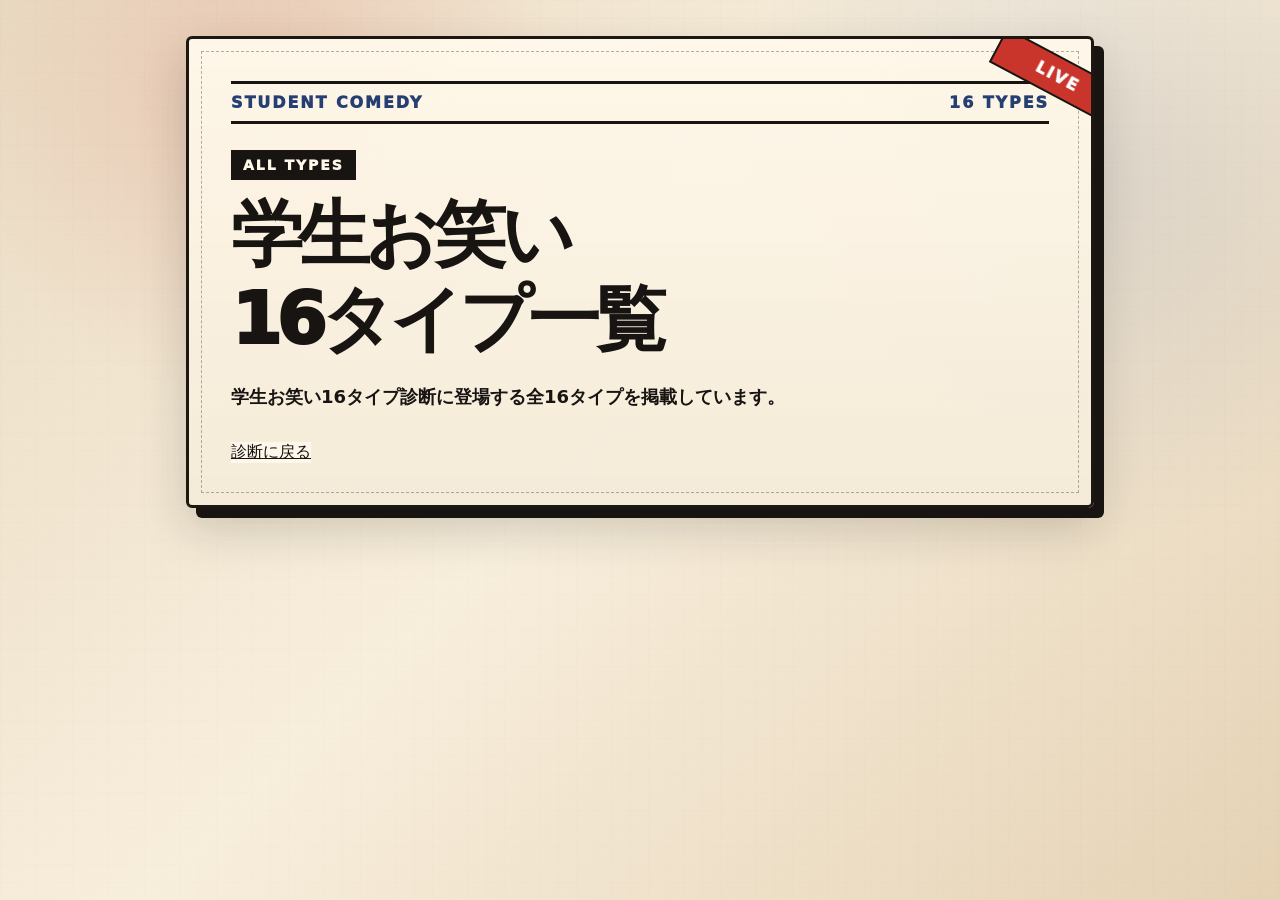
==== types.html @ 1a8e4902 "Create types.html" ====
<!DOCTYPE html>
<html lang="ja">
<head>
  <meta charset="UTF-8">
  <meta name="viewport" content="width=device-width, initial-scale=1.0">
  <title>学生お笑い16タイプ一覧</title>
  <link rel="stylesheet" href="style.css?v=5">
</head>
<body>
  <main class="app">
    <div class="poster-bg-text">ALL TYPES</div>

    <section class="card">
      <div class="ticket-row">
        <span>STUDENT COMEDY</span>
        <span>16 TYPES</span>
      </div>

      <p class="eyebrow">ALL TYPES</p>
      <h1>学生お笑い<br>16タイプ一覧</h1>

      <p class="lead">
        学生お笑い16タイプ診断に登場する全16タイプを掲載しています。
      </p>

      <div id="types-container" class="types-grid"></div>

      <div class="actions">
        <a href="index.html" class="secondary type-link">診断に戻る</a>
      </div>
    </section>
  </main>

  <script src="types.js?v=1"></script>
</body>
</html>
---- style.css ----
* {
  box-sizing: border-box;
}

:root {
  --paper: #f4ead8;
  --paper-light: #fff8ea;
  --ink: #171412;
  --muted: #6e6257;
  --red: #c9342b;
  --blue: #263f73;
  --line: #1d1712;
  --shadow: rgba(23, 20, 18, 0.18);
}

body {
  margin: 0;
  font-family: "Yu Gothic", "Hiragino Sans", system-ui, -apple-system, BlinkMacSystemFont, "Segoe UI", sans-serif;
  background:
    radial-gradient(circle at 20% 10%, rgba(201, 52, 43, 0.14), transparent 24%),
    radial-gradient(circle at 85% 20%, rgba(38, 63, 115, 0.12), transparent 28%),
    linear-gradient(135deg, #eadcc4 0%, #f8eedc 48%, #e5d2b5 100%);
  color: var(--ink);
  min-height: 100vh;
}

body::before {
  content: "";
  position: fixed;
  inset: 0;
  pointer-events: none;
  opacity: 0.22;
  background-image:
    linear-gradient(rgba(0,0,0,0.04) 1px, transparent 1px),
    linear-gradient(90deg, rgba(0,0,0,0.035) 1px, transparent 1px);
  background-size: 18px 18px;
}

.app {
  position: relative;
  width: min(940px, 100%);
  margin: 0 auto;
  padding: 36px 16px;
}

.poster-bg-text {
  position: fixed;
  left: -40px;
  bottom: 40px;
  transform: rotate(-90deg);
  transform-origin: left bottom;
  font-size: clamp(44px, 9vw, 108px);
  font-weight: 1000;
  letter-spacing: -0.06em;
  color: rgba(23, 20, 18, 0.045);
  pointer-events: none;
  white-space: nowrap;
}

.card {
  position: relative;
  background:
    linear-gradient(180deg, rgba(255, 248, 234, 0.95), rgba(244, 234, 216, 0.98));
  border: 3px solid var(--line);
  border-radius: 6px;
  padding: clamp(22px, 4vw, 42px);
  box-shadow: 10px 10px 0 var(--ink), 0 20px 48px var(--shadow);
  overflow: hidden;
}

.card::before {
  content: "";
  position: absolute;
  inset: 12px;
  border: 1px dashed rgba(23, 20, 18, 0.32);
  pointer-events: none;
}

.card::after {
  content: "LIVE";
  position: absolute;
  top: 18px;
  right: -34px;
  transform: rotate(28deg);
  background: var(--red);
  color: white;
  font-weight: 1000;
  letter-spacing: 0.12em;
  padding: 8px 42px;
  border: 2px solid var(--ink);
}

.hidden {
  display: none;
}

.ticket-row {
  display: flex;
  justify-content: space-between;
  gap: 10px;
  border-top: 3px solid var(--ink);
  border-bottom: 3px solid var(--ink);
  padding: 9px 0;
  margin-bottom: 26px;
  font-weight: 1000;
  letter-spacing: 0.12em;
  color: var(--blue);
}

.eyebrow {
  display: inline-block;
  font-size: 14px;
  letter-spacing: 0.14em;
  font-weight: 1000;
  color: var(--paper-light);
  background: var(--ink);
  border: 2px solid var(--ink);
  padding: 5px 10px;
  margin: 0 0 12px;
}

h1, h2, h3 {
  line-height: 1.18;
  margin-top: 0;
}

h1 {
  font-size: clamp(34px, 7vw, 72px);
  letter-spacing: -0.07em;
  font-weight: 1000;
  margin-bottom: 10px;
}

h2 {
  font-size: clamp(25px, 4.8vw, 46px);
  letter-spacing: -0.04em;
  font-weight: 1000;
  white-space: pre-line;
}

h3 {
  border-left: 8px solid var(--red);
  padding-left: 10px;
}

.stamp {
  display: inline-block;
  transform: rotate(-2deg);
  border: 3px solid var(--red);
  color: var(--red);
  border-radius: 999px;
  padding: 7px 14px;
  font-weight: 1000;
  letter-spacing: 0.06em;
  margin: 8px 0 18px;
}

.lead {
  font-size: 18px;
  line-height: 1.9;
  font-weight: 650;
}

.muted {
  color: var(--muted);
}

.field {
  display: grid;
  gap: 8px;
  margin: 18px 0;
  font-weight: 900;
}

input, select, textarea {
  width: 100%;
  border: 2px solid var(--ink);
  border-radius: 0;
  padding: 13px 14px;
  font-size: 16px;
  background: #fffdf7;
  color: var(--ink);
  box-shadow: 4px 4px 0 rgba(23, 20, 18, 0.14);
}

textarea {
  line-height: 1.7;
}

.check {
  display: flex;
  gap: 10px;
  align-items: flex-start;
  line-height: 1.6;
  margin: 18px 0;
  font-weight: 700;
}

.check input {
  width: auto;
  margin-top: 6px;
  box-shadow: none;
}

button {
  border: 2px solid var(--ink);
  border-radius: 0;
  padding: 14px 22px;
  font-size: 16px;
  font-weight: 1000;
  cursor: pointer;
  box-shadow: 5px 5px 0 var(--ink);
  transition: transform 0.08s ease, box-shadow 0.08s ease;
}

button:hover {
  transform: translate(2px, 2px);
  box-shadow: 3px 3px 0 var(--ink);
}

.primary {
  background: var(--red);
  color: white;
}

.secondary {
  background: var(--paper-light);
  color: var(--ink);
}

.error {
  color: var(--red);
  font-weight: 1000;
}

.progress {
  margin-bottom: 24px;
}

#progress-text {
  display: inline-block;
  background: var(--blue);
  color: white;
  padding: 5px 10px;
  font-weight: 1000;
  letter-spacing: 0.08em;
}

.bar {
  height: 14px;
  background: #fffdf7;
  border: 2px solid var(--ink);
  overflow: hidden;
  margin-top: 10px;
}

#progress-bar {
  height: 100%;
  width: 0%;
  background: repeating-linear-gradient(
    45deg,
    var(--red),
    var(--red) 8px,
    #e96c4c 8px,
    #e96c4c 16px
  );
  transition: width 0.25s ease;
}

.choices {
  display: grid;
  gap: 14px;
  margin-top: 24px;
}

.scale-wrap {
  display: grid;
  gap: 18px;
}

.scale-labels {
  display: grid;
  grid-template-columns: 1fr 1fr;
  gap: 16px;
  font-weight: 1000;
  line-height: 1.55;
  font-size: 18px;
}

.scale-labels span {
  border: 2px solid var(--ink);
  background: #fffdf7;
  padding: 12px;
  box-shadow: 4px 4px 0 rgba(23, 20, 18, 0.14);
}

.scale-labels span:last-child {
  text-align: right;
}

.scale-buttons {
  display: grid;
  grid-template-columns: repeat(5, 1fr);
  gap: 10px;
}

.scale-btn {
  background: var(--paper-light);
  padding: 18px 0;
  font-size: 22px;
}

.scale-btn:nth-child(3) {
  background: #f1e0c8;
}

.result-grid {
  display: grid;
  grid-template-columns: 1.15fr 0.85fr;
  gap: 24px;
  margin-top: 24px;
}

.result-grid > div {
  background: rgba(255, 253, 247, 0.72);
  border: 2px solid var(--ink);
  padding: 18px;
  box-shadow: 5px 5px 0 rgba(23, 20, 18, 0.14);
}

#result-type {
  display: inline-block;
  color: var(--red);
  border-bottom: 8px solid rgba(201, 52, 43, 0.22);
}

#result-catch {
  font-size: 22px;
  font-weight: 1000;
  color: var(--blue);
}

#score-list {
  padding-left: 20px;
  line-height: 1.9;
  font-weight: 800;
}

.actions {
  display: flex;
  flex-wrap: wrap;
  gap: 12px;
  margin-top: 28px;
}

@media (max-width: 720px) {
  .result-grid {
    grid-template-columns: 1fr;
  }

  .card {
    box-shadow: 6px 6px 0 var(--ink), 0 16px 36px var(--shadow);
  }

  .card::after {
    font-size: 12px;
    right: -38px;
  }

  .ticket-row {
    font-size: 12px;
  }
}

@media (max-width: 560px) {
  .scale-labels {
    grid-template-columns: 1fr;
  }

  .scale-labels span:last-child {
    text-align: left;
  }

  .scale-buttons {
    gap: 6px;
  }

  .scale-btn {
    font-size: 18px;
    padding: 14px 0;
  }

  h1 {
    letter-spacing: -0.05em;
  }
}

/* 詳細結果画面 */

.result-hero {
  position: relative;
  margin-top: 8px;
  margin-bottom: 24px;
  padding: clamp(20px, 4vw, 36px);
  background:
    linear-gradient(135deg, rgba(201, 52, 43, 0.12), transparent 48%),
    #fffdf7;
  border: 3px solid var(--ink);
  box-shadow: 7px 7px 0 var(--ink);
}

.result-label {
  display: inline-block;
  background: var(--blue);
  color: white;
  border: 2px solid var(--ink);
  padding: 5px 10px;
  font-weight: 1000;
  letter-spacing: 0.08em;
  margin-bottom: 12px;
}

.result-code {
  position: absolute;
  top: 16px;
  right: 18px;
  transform: rotate(4deg);
  border: 3px solid var(--red);
  color: var(--red);
  padding: 6px 12px;
  font-weight: 1000;
  font-size: clamp(24px, 5vw, 46px);
  line-height: 1;
  background: rgba(255, 248, 234, 0.9);
}

#result-type {
  display: block;
  margin: 4px 0 0;
  color: var(--ink);
  border-bottom: none;
  font-size: clamp(52px, 12vw, 112px);
  letter-spacing: -0.09em;
  line-height: 0.95;
}

.result-english {
  margin: 4px 0 10px;
  color: var(--red);
  font-weight: 1000;
  font-size: clamp(22px, 4vw, 42px);
  letter-spacing: 0.02em;
  text-transform: uppercase;
}

.result-catch {
  display: inline;
  font-size: clamp(19px, 3vw, 28px);
  line-height: 1.6;
  font-weight: 1000;
  color: var(--blue);
  background: linear-gradient(transparent 58%, rgba(201, 52, 43, 0.18) 58%);
}

.axis-badges {
  display: grid;
  grid-template-columns: repeat(4, 1fr);
  gap: 10px;
  margin: 18px 0 26px;
}

.axis-badge {
  background: var(--ink);
  color: var(--paper-light);
  border: 2px solid var(--ink);
  padding: 12px;
  box-shadow: 4px 4px 0 rgba(23, 20, 18, 0.18);
}

.axis-badge span {
  display: inline-grid;
  place-items: center;
  width: 34px;
  height: 34px;
  background: var(--red);
  border: 2px solid var(--paper-light);
  font-weight: 1000;
  margin-bottom: 8px;
}

.axis-badge strong {
  display: block;
  font-size: 16px;
}

.axis-badge small {
  display: block;
  color: #eadcc4;
  font-weight: 800;
  margin-top: 2px;
}

.result-grid.detail {
  grid-template-columns: 1.2fr 0.8fr;
}

.result-main {
  grid-row: span 3;
}

#result-description {
  font-size: 18px;
  line-height: 2;
  font-weight: 750;
}

.tag-list {
  display: flex;
  flex-wrap: wrap;
  gap: 8px;
  list-style: none;
  padding: 0;
  margin: 0;
}

.tag-list li {
  border: 2px solid var(--ink);
  background: #fffdf7;
  padding: 7px 10px;
  font-weight: 900;
  box-shadow: 3px 3px 0 rgba(23, 20, 18, 0.16);
}

@media (max-width: 720px) {
  .axis-badges {
    grid-template-columns: repeat(2, 1fr);
  }

  .result-grid.detail {
    grid-template-columns: 1fr;
  }

  .result-main {
    grid-row: auto;
  }

  .result-code {
    position: static;
    display: inline-block;
    margin-bottom: 10px;
  }
}

.scale-inline {
  display: flex;
  flex-direction: column;
  align-items: center;
  gap: 4px;
}

.scale-number {
  font-size: 20px;
  font-weight: 1000;
}

.scale-edge-label {
  font-size: 11px;
  line-height: 1.3;
  text-align: center;
  word-break: break-word;
}

.scale-number-only {
  font-size: 22px;
  font-weight: 1000;
}
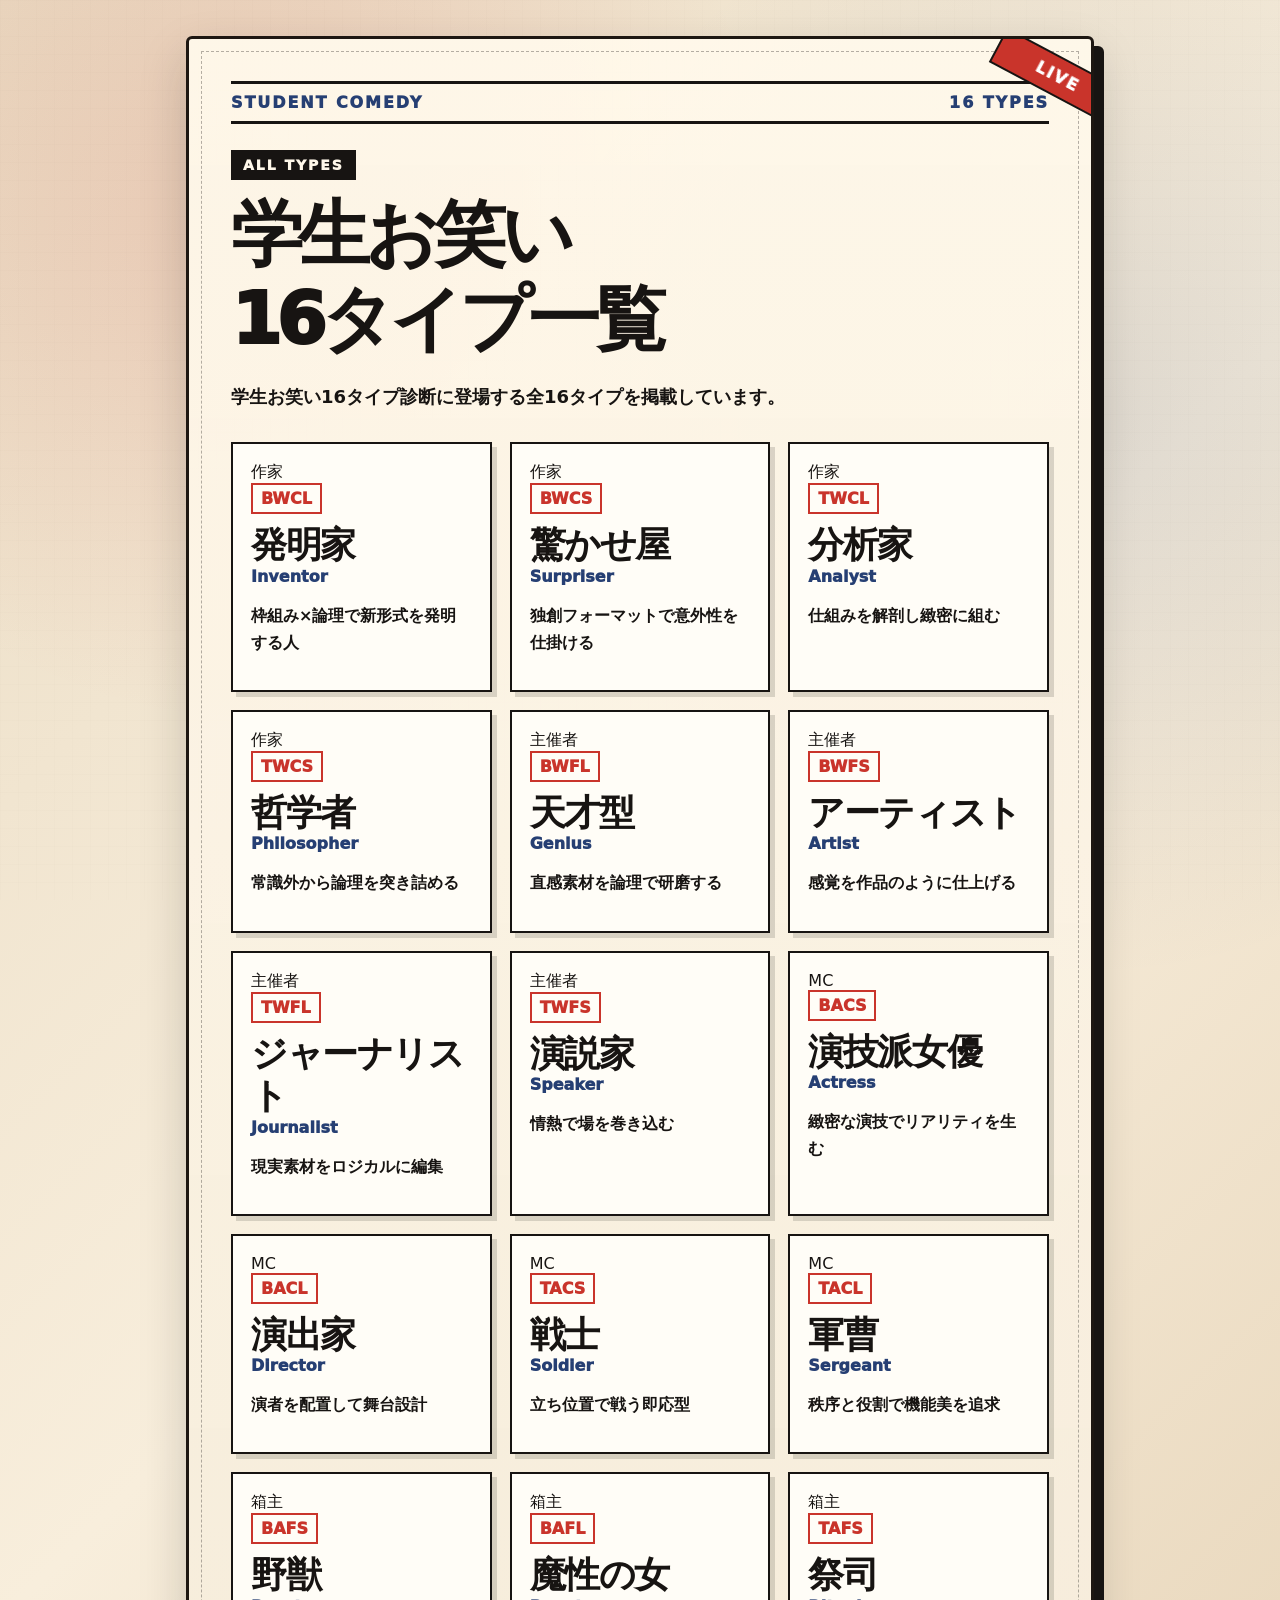
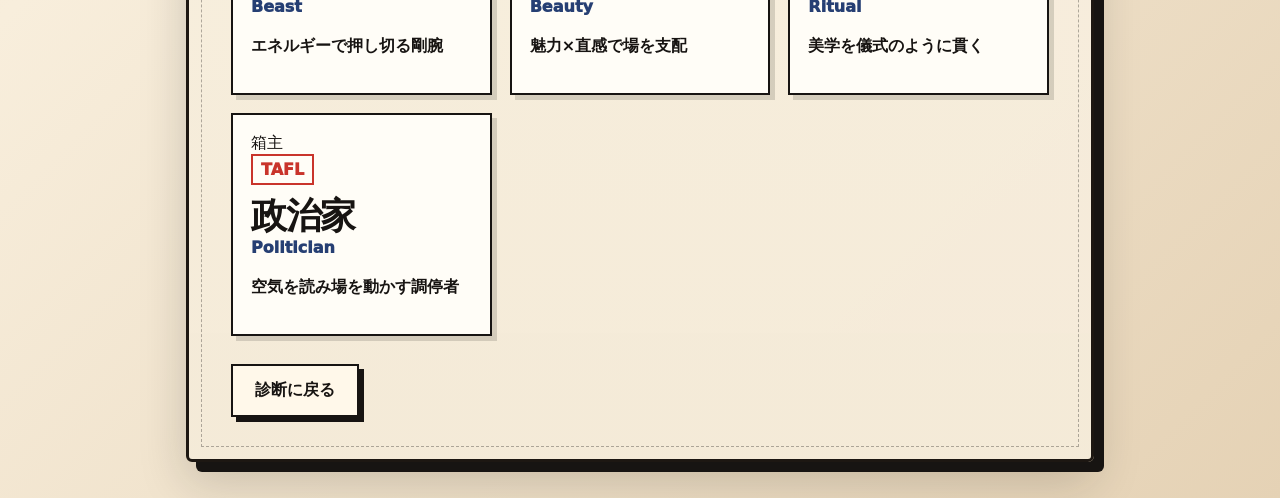
==== commit f621d19b: "Update types.html" ====
--- a/types.html
+++ b/types.html
@@ -31,6 +31,6 @@
     </section>
   </main>
 
-  <script src="types.js?v=1"></script>
+  <script src="types.js?v=2"></script>
 </body>
 </html>
--- a/style.css
+++ b/style.css
@@ -574,3 +574,149 @@
   font-size: 22px;
   font-weight: 1000;
 }
+
+.types-grid {
+  display: grid;
+  grid-template-columns: repeat(auto-fit, minmax(260px, 1fr));
+  gap: 18px;
+  margin-top: 28px;
+}
+
+.type-card {
+  background: #fffdf7;
+  border: 2px solid var(--ink);
+  padding: 18px;
+  box-shadow: 5px 5px 0 rgba(23,20,18,0.15);
+}
+
+.type-code {
+  display: inline-block;
+  border: 2px solid var(--red);
+  color: var(--red);
+  padding: 4px 8px;
+  font-weight: 1000;
+  margin-bottom: 10px;
+}
+
+.type-name {
+  font-size: 36px;
+  margin: 0;
+}
+
+.type-english {
+  color: var(--blue);
+  font-weight: 1000;
+  margin-bottom: 12px;
+}
+
+.type-catch {
+  font-weight: 900;
+  line-height: 1.7;
+}
+
+.type-link {
+  display: inline-flex;
+  align-items: center;
+  justify-content: center;
+
+  min-height: 52px;
+  padding: 14px 22px;
+
+  text-decoration: none;
+
+  border: 2px solid var(--ink);
+
+  box-shadow: 5px 5px 0 var(--ink);
+
+  font-weight: 1000;
+}
+
+.actions {
+  display: flex;
+  flex-wrap: wrap;
+  gap: 12px;
+}
+
+@media (max-width: 560px) {
+
+  .actions {
+    flex-direction: column;
+  }
+
+  .actions button,
+  .actions a {
+    width: 100%;
+  }
+
+}
+
+/* 4分類カラー */
+
+.group-writer {
+  --group-color: #263f73;
+  --group-soft: rgba(38, 63, 115, 0.14);
+}
+
+.group-organizer {
+  --group-color: #c9342b;
+  --group-soft: rgba(201, 52, 43, 0.14);
+}
+
+.group-mc {
+  --group-color: #2f7d57;
+  --group-soft: rgba(47, 125, 87, 0.14);
+}
+
+.group-owner {
+  --group-color: #8a4fb3;
+  --group-soft: rgba(138, 79, 179, 0.14);
+}
+
+/* 結果画面の色反映 */
+
+#result-screen .result-hero {
+  background:
+    linear-gradient(135deg, var(--group-soft), transparent 52%),
+    #fffdf7;
+}
+
+#result-screen .result-code {
+  border-color: var(--group-color);
+  color: var(--group-color);
+}
+
+#result-screen .result-english {
+  color: var(--group-color);
+}
+
+#result-screen .result-catch {
+  color: var(--group-color);
+  background: linear-gradient(transparent 58%, var(--group-soft) 58%);
+}
+
+#result-screen .axis-badge span {
+  background: var(--group-color);
+
+  .type-card {
+  border-color: var(--group-color);
+}
+
+.type-card .type-code {
+  border-color: var(--group-color);
+  color: var(--group-color);
+}
+
+.type-card .type-english {
+  color: var(--group-color);
+}
+
+.type-group {
+  display: inline-block;
+  background: var(--group-color);
+  color: #fff8ea;
+  border: 2px solid var(--ink);
+  padding: 4px 8px;
+  font-weight: 1000;
+  margin-bottom: 10px;
+}
+}
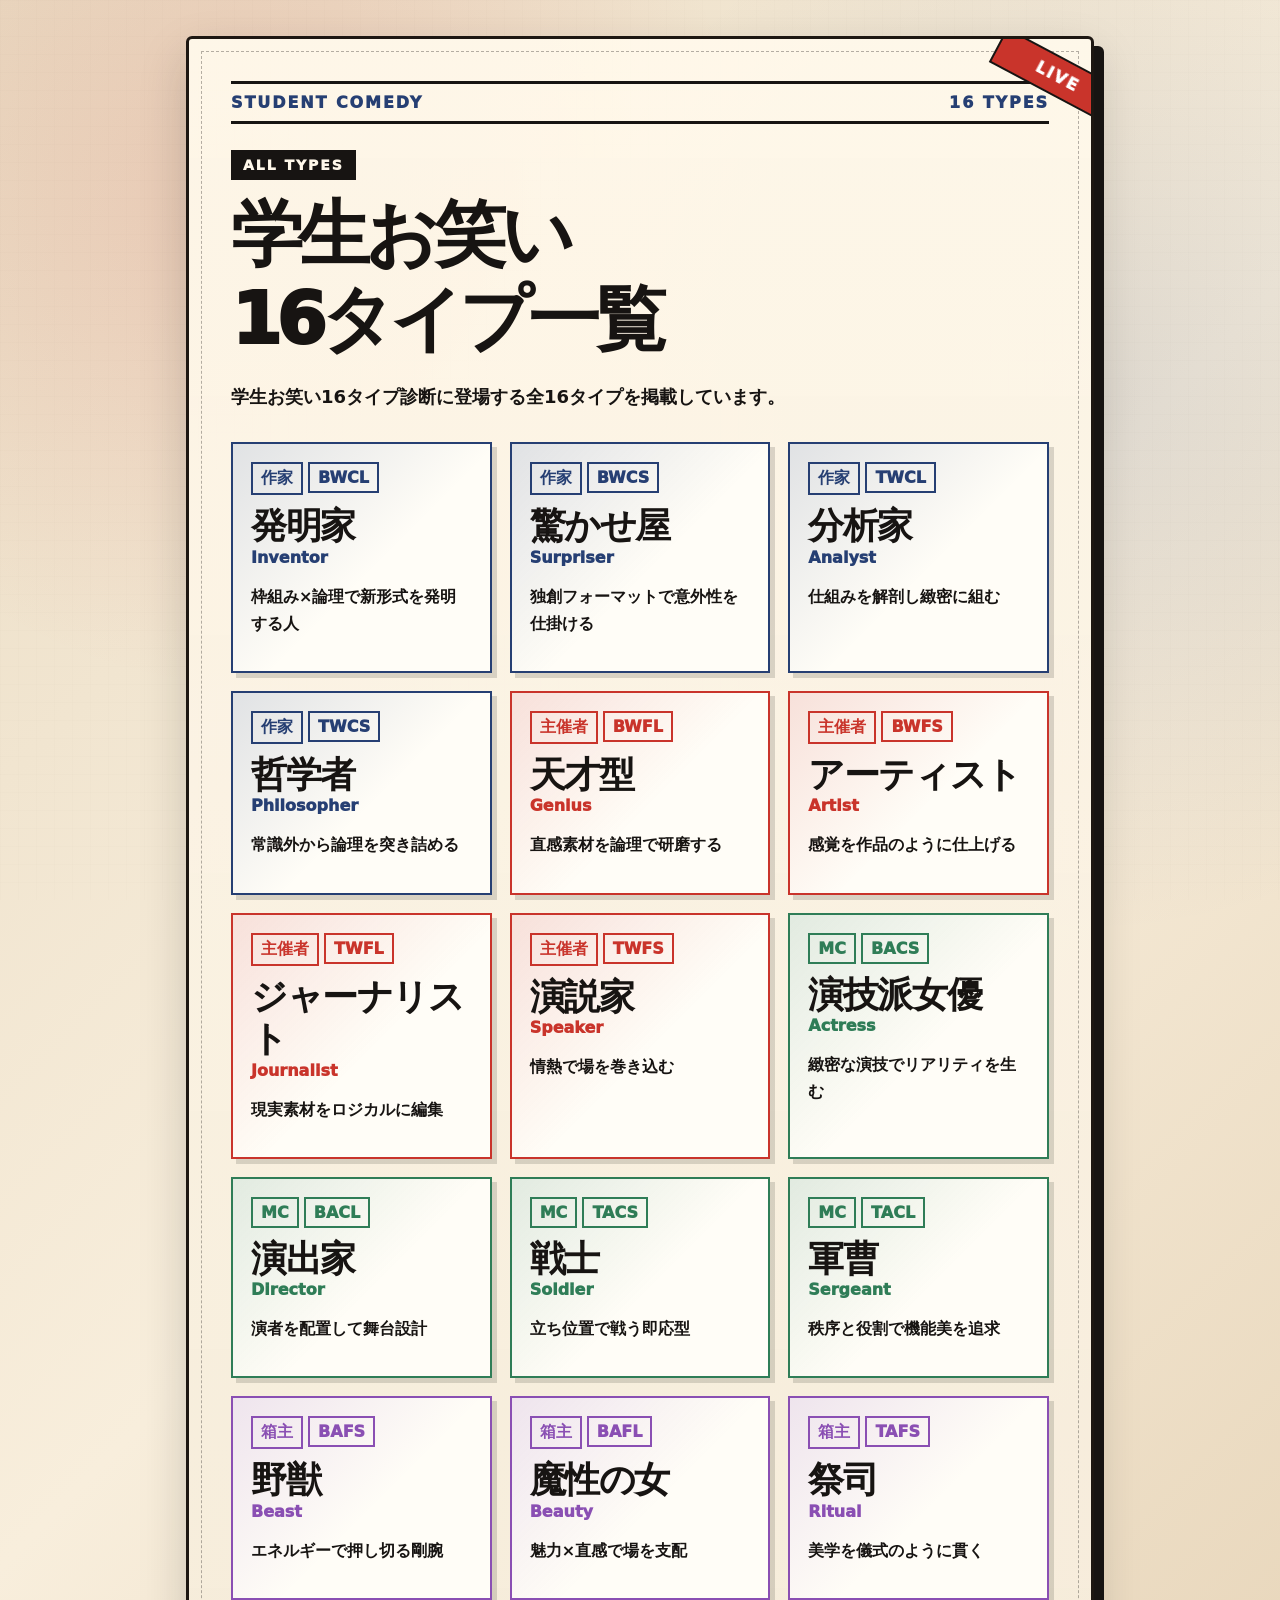
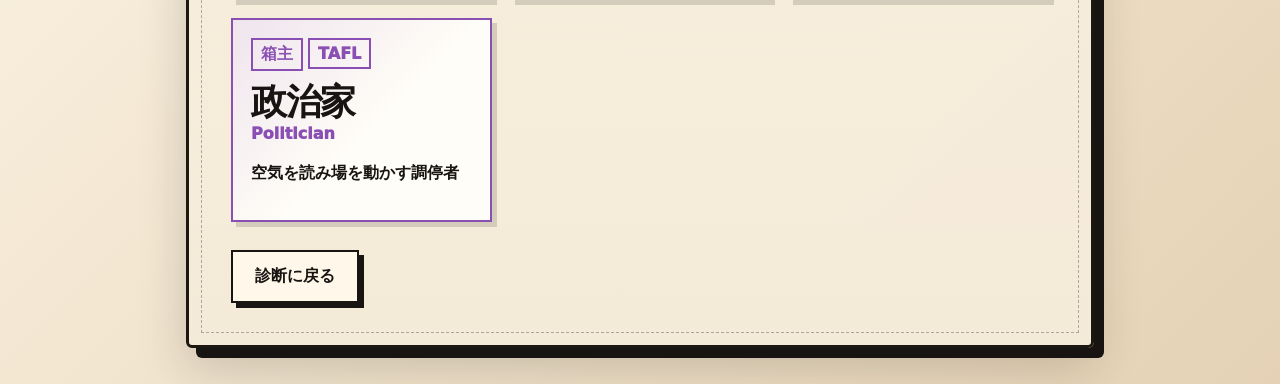
==== commit fe40bf84: "Update types.html" ====
--- a/types.html
+++ b/types.html
@@ -4,7 +4,7 @@
   <meta charset="UTF-8">
   <meta name="viewport" content="width=device-width, initial-scale=1.0">
   <title>学生お笑い16タイプ一覧</title>
-  <link rel="stylesheet" href="style.css?v=5">
+  <link rel="stylesheet" href="style.css?v=6">
 </head>
 <body>
   <main class="app">
--- a/style.css
+++ b/style.css
@@ -696,27 +696,74 @@
 
 #result-screen .axis-badge span {
   background: var(--group-color);
-
-  .type-card {
-  border-color: var(--group-color);
-}
-
-.type-card .type-code {
-  border-color: var(--group-color);
-  color: var(--group-color);
-}
-
-.type-card .type-english {
-  color: var(--group-color);
-}
+}
+
+/* 一覧カード色 */
+
+.type-card.group-writer {
+  border-color: #263f73;
+  background:
+    linear-gradient(135deg, rgba(38, 63, 115, 0.14), transparent 55%),
+    #fffdf7;
+}
+
+.type-card.group-organizer {
+  border-color: #c9342b;
+  background:
+    linear-gradient(135deg, rgba(201, 52, 43, 0.14), transparent 55%),
+    #fffdf7;
+}
+
+.type-card.group-mc {
+  border-color: #2f7d57;
+  background:
+    linear-gradient(135deg, rgba(47, 125, 87, 0.14), transparent 55%),
+    #fffdf7;
+}
+
+.type-card.group-owner {
+  border-color: #8a4fb3;
+  background:
+    linear-gradient(135deg, rgba(138, 79, 179, 0.14), transparent 55%),
+    #fffdf7;
+}
+
+/* コード色 */
+
+.type-card.group-writer .type-code,
+.type-card.group-writer .type-english,
+.type-card.group-writer .type-group {
+  color: #263f73;
+  border-color: #263f73;
+}
+
+.type-card.group-organizer .type-code,
+.type-card.group-organizer .type-english,
+.type-card.group-organizer .type-group {
+  color: #c9342b;
+  border-color: #c9342b;
+}
+
+.type-card.group-mc .type-code,
+.type-card.group-mc .type-english,
+.type-card.group-mc .type-group {
+  color: #2f7d57;
+  border-color: #2f7d57;
+}
+
+.type-card.group-owner .type-code,
+.type-card.group-owner .type-english,
+.type-card.group-owner .type-group {
+  color: #8a4fb3;
+  border-color: #8a4fb3;
+}
+
+/* グループラベル */
 
 .type-group {
   display: inline-block;
-  background: var(--group-color);
-  color: #fff8ea;
-  border: 2px solid var(--ink);
   padding: 4px 8px;
   font-weight: 1000;
   margin-bottom: 10px;
-}
-}
+  border: 2px solid;
+}
